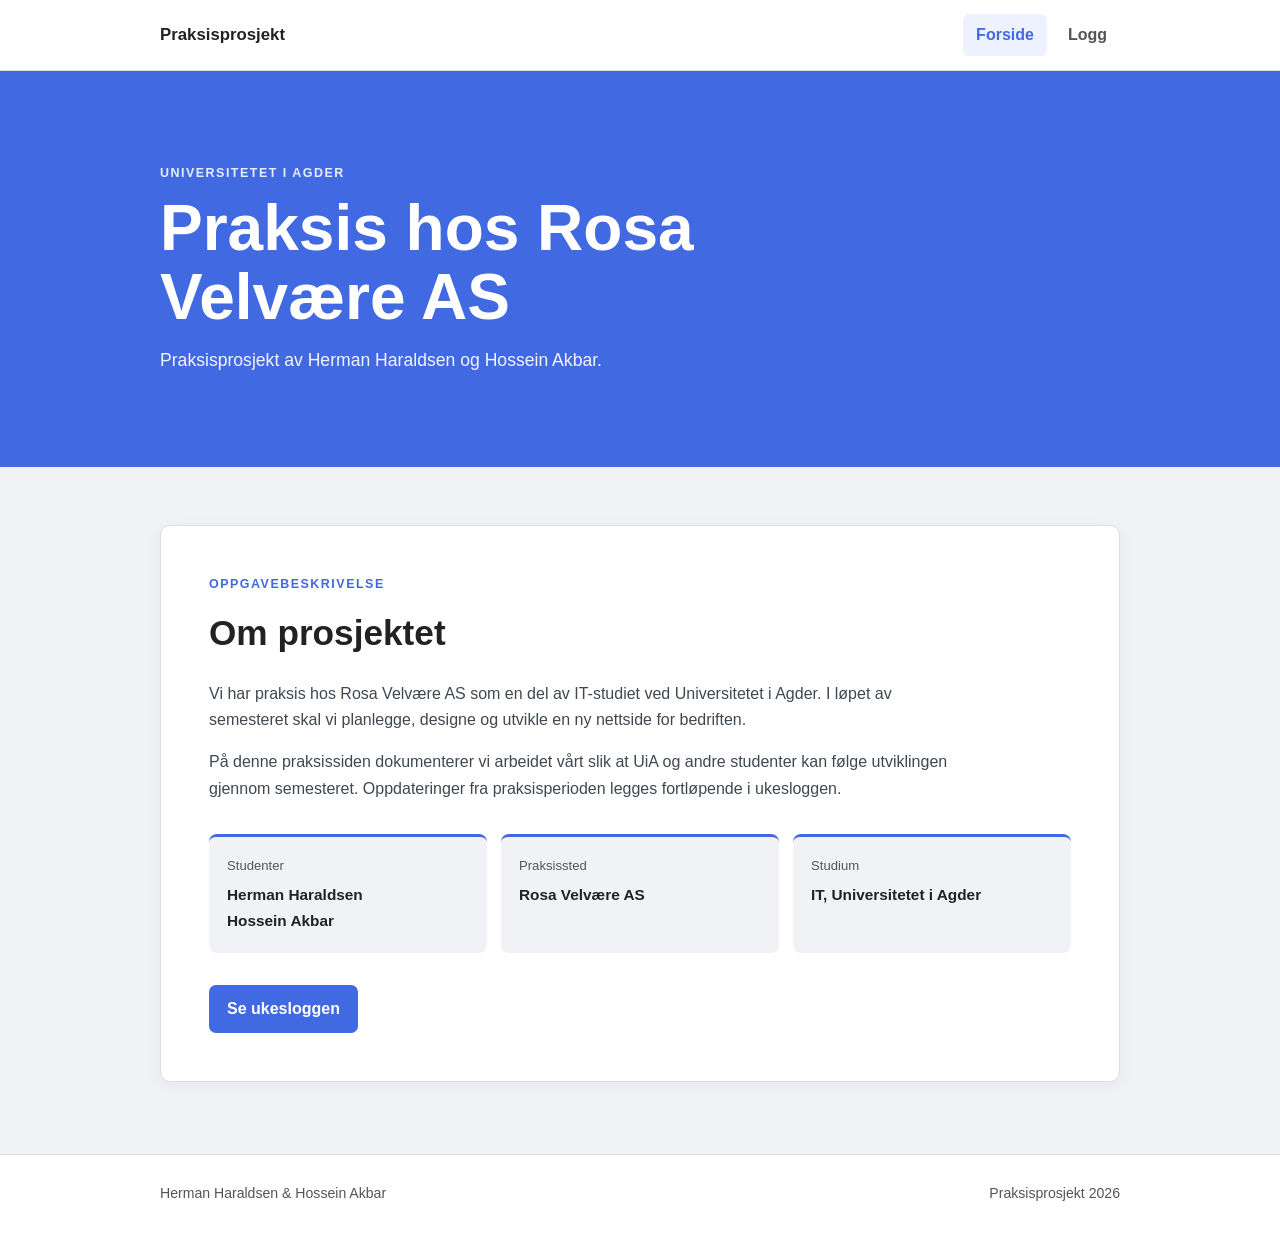
==== index.html @ 474e4e64 "Mappe rydding" ====
<!DOCTYPE html>
<html lang="no">
<head>
    <meta charset="UTF-8">
    <meta name="viewport" content="width=device-width, initial-scale=1.0">
    <meta name="description" content="Praksisprosjekt ved UiA hos Rosa Velvære AS – Herman Haraldsen og Hussein Razzaqi.">
    <title>Praksisprosjekt | Herman & Hussein</title>
    <link rel="stylesheet" href="css/style.css">
</head>
<body>
    <header class="site-header">
        <div class="container nav">
            <a class="site-name" href="index.html">Praksisprosjekt</a>
            <nav aria-label="Hovedmeny">
                <a class="active" href="index.html">Forside</a>
                <a href="logg.html">Logg</a>
            </nav>
        </div>
    </header>

    <main>
        <section class="hero">
            <div class="container hero-content">
                <p class="eyebrow">Universitetet i Agder</p>
                <h1>Praksis hos Rosa Velvære AS</h1>
                <p class="intro">
                    Praksisprosjekt av Herman Haraldsen og Hossein Akbar.
                </p>
            </div>
        </section>

        <section class="content-section">
            <div class="container content-card">
                <p class="section-label">Oppgavebeskrivelse</p>
                <h2>Om prosjektet</h2>
                <p>
                    Vi har praksis hos Rosa Velvære AS som en del av IT-studiet ved Universitetet i Agder.
                    I løpet av semesteret skal vi planlegge, designe og utvikle en ny nettside for bedriften.
                </p>
                <p>
                    På denne praksissiden dokumenterer vi arbeidet vårt slik at UiA og andre studenter kan følge
                    utviklingen gjennom semesteret. Oppdateringer fra praksisperioden legges fortløpende i ukesloggen.
                </p>

                <div class="project-info">
                    <div>
                        <span>Studenter</span>
                        <strong>Herman Haraldsen<br>Hossein Akbar</strong>
                    </div>
                    <div>
                        <span>Praksissted</span>
                        <strong>Rosa Velvære AS</strong>
                    </div>
                    <div>
                        <span>Studium</span>
                        <strong>IT, Universitetet i Agder</strong>
                    </div>
                </div>

                <a class="button" href="logg.html">Se ukesloggen</a>
            </div>
        </section>
    </main>

    <footer>
        <div class="container footer-content">
            <span>Herman Haraldsen & Hossein Akbar</span>
            <span>Praksisprosjekt 2026</span>
        </div>
    </footer>

    <script src="js/app.js"></script>
</body>
</html>
---- css/style.css ----
:root {
    --blue: #4169E1;
    --blue-dark: #27408B;
    --blue-light: #eef2ff;
    --grey: #f0f2f5;
    --text: #222222;
    --muted: #555555;
    --white: #ffffff;
    --border: #d9dee8;
}

* {
    box-sizing: border-box;
}

html {
    scroll-behavior: smooth;
}

body {
    margin: 0;
    min-height: 100vh;
    display: flex;
    flex-direction: column;
    font-family: Arial, Helvetica, sans-serif;
    color: var(--text);
    background: var(--grey);
    line-height: 1.65;
}

main {
    flex: 1;
}

.container {
    width: min(960px, calc(100% - 40px));
    margin: 0 auto;
}

/* -------------------------
   HEADER / MENY
-------------------------- */

.site-header {
    background: var(--white);
    border-bottom: 1px solid var(--border);
}

.nav {
    min-height: 70px;
    display: flex;
    align-items: center;
    justify-content: space-between;
    gap: 24px;
}

.site-name {
    color: var(--text);
    font-size: 1.05rem;
    font-weight: 700;
    text-decoration: none;
}

nav {
    display: flex;
    gap: 8px;
}

nav a {
    color: var(--muted);
    text-decoration: none;
    padding: 8px 13px;
    border-radius: 6px;
    font-weight: 600;
    transition: 0.2s ease;
}

nav a:hover,
nav a.active {
    color: var(--blue);
    background: var(--blue-light);
}

/* -------------------------
   FORSIDE / HERO
-------------------------- */

.hero,
.page-heading {
    background: var(--blue);
    color: var(--white);
}

.hero-content {
    padding: 92px 0;
}

.page-heading .container {
    padding: 62px 0;
}

.eyebrow,
.section-label {
    margin: 0 0 10px;
    font-size: 0.78rem;
    font-weight: 700;
    letter-spacing: 0.12em;
    text-transform: uppercase;
}

.eyebrow {
    color: #e8edff;
}

.section-label {
    color: var(--blue);
}

h1,
h2,
p {
    margin-top: 0;
}

h1 {
    max-width: 720px;
    margin-bottom: 14px;
    font-size: clamp(2.2rem, 6vw, 4rem);
    line-height: 1.08;
}

h2 {
    margin-bottom: 18px;
    font-size: clamp(1.6rem, 4vw, 2.2rem);
}

.intro {
    max-width: 660px;
    margin-bottom: 0;
    font-size: 1.1rem;
    color: #f2f4ff;
}

/* -------------------------
   INNHOLD
-------------------------- */

.content-section {
    padding: 58px 0 72px;
}

.content-card {
    background: var(--white);
    border: 1px solid var(--border);
    border-radius: 10px;
    padding: clamp(26px, 5vw, 48px);
    box-shadow: 0 4px 15px rgba(0, 0, 0, 0.05);
}

.content-card > p:not(.section-label) {
    max-width: 760px;
    color: #3f4851;
}

/* -------------------------
   PROSJEKTINFO
-------------------------- */

.project-info {
    display: grid;
    grid-template-columns: repeat(3, 1fr);
    gap: 14px;
    margin: 32px 0;
}

.project-info div {
    padding: 18px;
    background: var(--grey);
    border-radius: 8px;
    border-top: 3px solid var(--blue);
}

.project-info span {
    display: block;
    margin-bottom: 5px;
    color: var(--muted);
    font-size: 0.82rem;
}

.project-info strong {
    font-size: 0.96rem;
}

/* -------------------------
   KNAPPER
-------------------------- */

.button {
    display: inline-block;
    padding: 11px 18px;
    border-radius: 7px;
    background: var(--blue);
    color: var(--white);
    font-weight: 700;
    text-decoration: none;
    transition: 0.2s ease;
}

.button:hover {
    background: var(--blue-dark);
    transform: translateY(-1px);
}

/* -------------------------
   LOGG
-------------------------- */

.log-section {
    background: var(--grey);
}

.log-list {
    display: grid;
    gap: 16px;
}

.log-entry {
    display: grid;
    grid-template-columns: 110px 1fr;
    gap: 24px;
    padding: 26px;
    background: var(--white);
    border: 1px solid var(--border);
    border-left: 5px solid var(--blue);
    border-radius: 9px;
    box-shadow: 0 3px 12px rgba(0, 0, 0, 0.04);
    transition: 0.2s ease;
}

.log-entry:hover {
    transform: translateY(-2px);
    box-shadow: 0 6px 18px rgba(0, 0, 0, 0.07);
}

.week {
    color: var(--blue);
    font-size: 0.95rem;
    font-weight: 700;
}

.log-entry h2 {
    margin-bottom: 7px;
    font-size: 1.2rem;
    color: var(--text);
}

.log-entry p {
    margin-bottom: 0;
    color: #4d5660;
}

/* -------------------------
   FOOTER
-------------------------- */

footer {
    background: var(--white);
    border-top: 1px solid var(--border);
    color: var(--muted);
    font-size: 0.88rem;
}

.footer-content {
    min-height: 78px;
    display: flex;
    align-items: center;
    justify-content: space-between;
    gap: 20px;
}

/* -------------------------
   MOBIL
-------------------------- */

@media (max-width: 700px) {

    .container {
        width: min(100% - 28px, 960px);
    }

    .nav {
        min-height: 64px;
    }

    .hero-content {
        padding: 64px 0;
    }

    .project-info {
        grid-template-columns: 1fr;
    }

    .log-entry {
        grid-template-columns: 1fr;
        gap: 8px;
    }

    .footer-content {
        padding: 20px 0;
        align-items: flex-start;
        flex-direction: column;
        gap: 4px;
    }
}
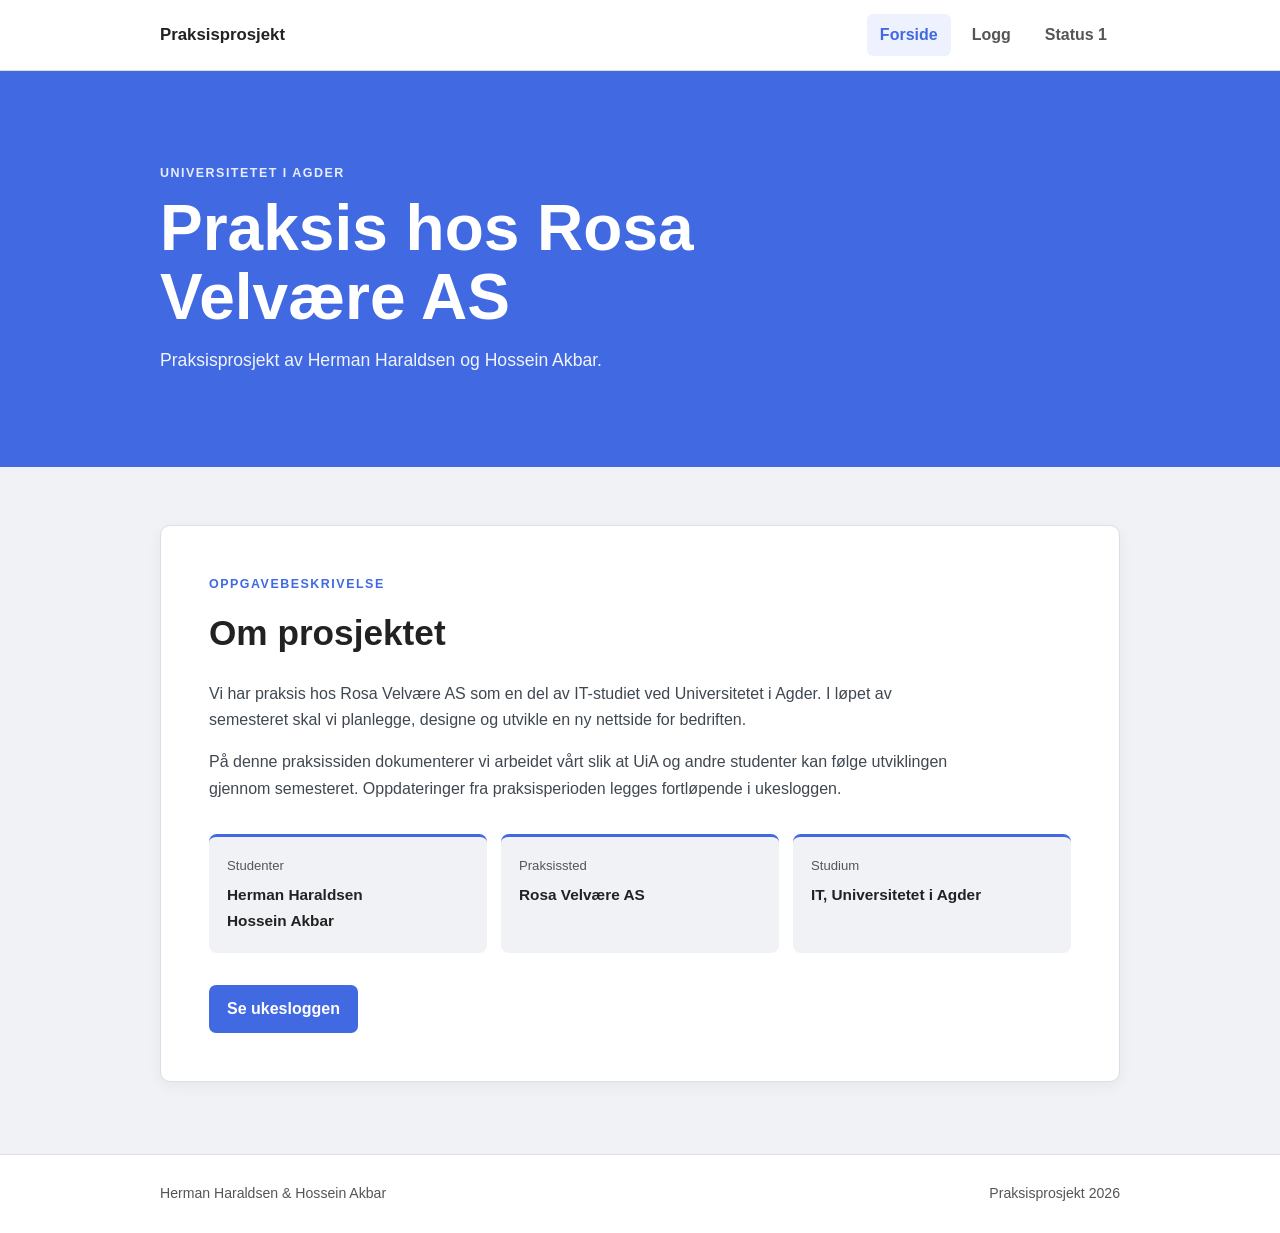
==== commit aeb71363: "Status 1" ====
--- a/index.html
+++ b/index.html
@@ -14,6 +14,7 @@
             <nav aria-label="Hovedmeny">
                 <a class="active" href="index.html">Forside</a>
                 <a href="logg.html">Logg</a>
+                <a href="status1.html">Status 1</a>
             </nav>
         </div>
     </header>
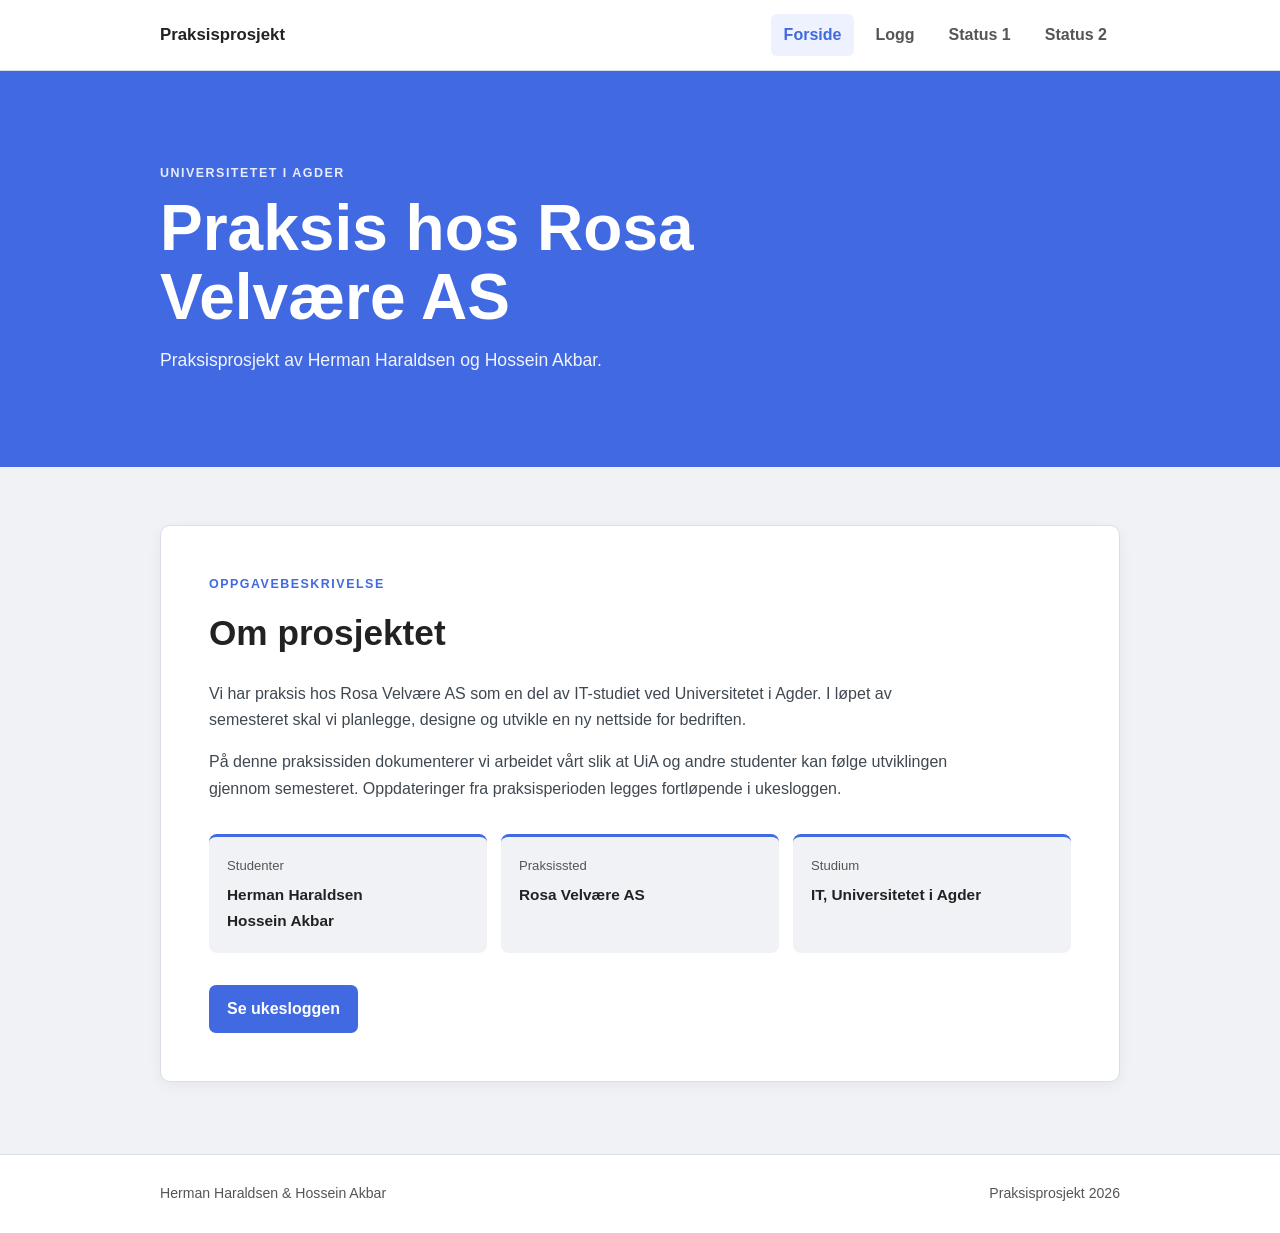
==== commit fe50f6ab: "Status2" ====
--- a/index.html
+++ b/index.html
@@ -15,6 +15,7 @@
                 <a class="active" href="index.html">Forside</a>
                 <a href="logg.html">Logg</a>
                 <a href="status1.html">Status 1</a>
+                <a href="status2.html">Status 2</a>
             </nav>
         </div>
     </header>
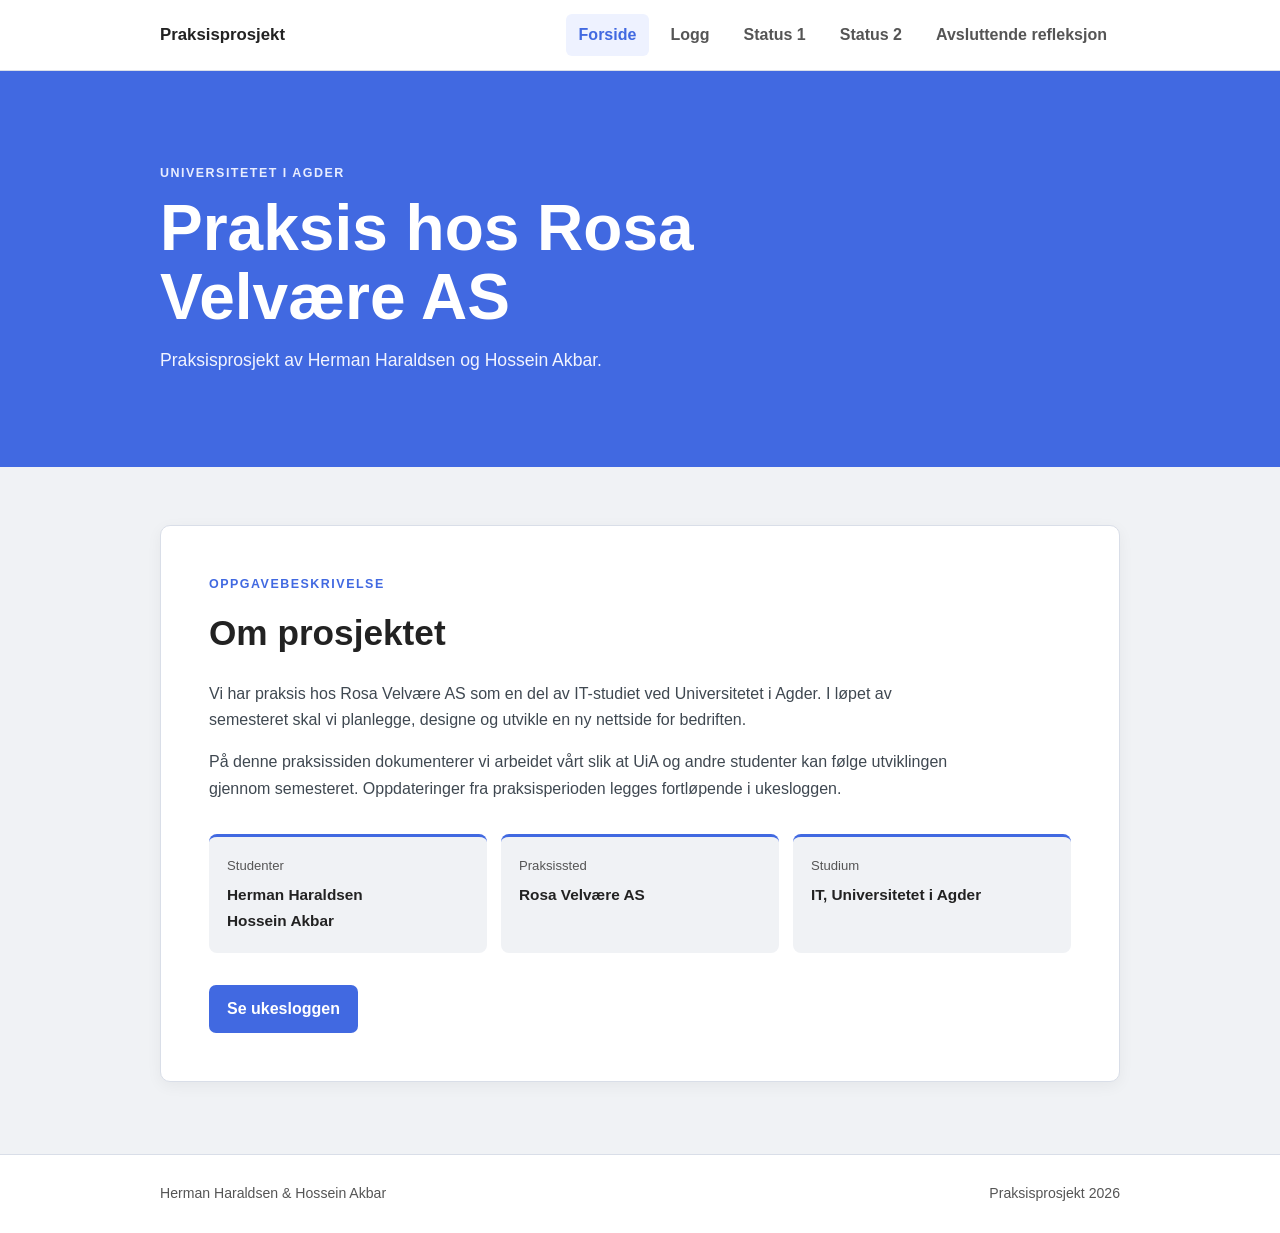
==== commit 16d6a7f8: "Avsluttende Refleksjon" ====
--- a/index.html
+++ b/index.html
@@ -16,6 +16,8 @@
                 <a href="logg.html">Logg</a>
                 <a href="status1.html">Status 1</a>
                 <a href="status2.html">Status 2</a>
+                <a href="avsluttende-refleksjon.html">Avsluttende refleksjon</a>
+                
             </nav>
         </div>
     </header>
--- a/css/style.css
+++ b/css/style.css
@@ -311,4 +311,23 @@
         flex-direction: column;
         gap: 4px;
     }
-}+}
+
+@media (max-width: 700px) {
+    .nav {
+        flex-wrap: wrap;
+        justify-content: center;
+        padding: 12px 0;
+        gap: 8px;
+    }
+
+    nav {
+        flex-wrap: wrap;
+        justify-content: center;
+    }
+
+    nav a {
+        padding: 7px 9px;
+        font-size: 0.9rem;
+    }
+}
